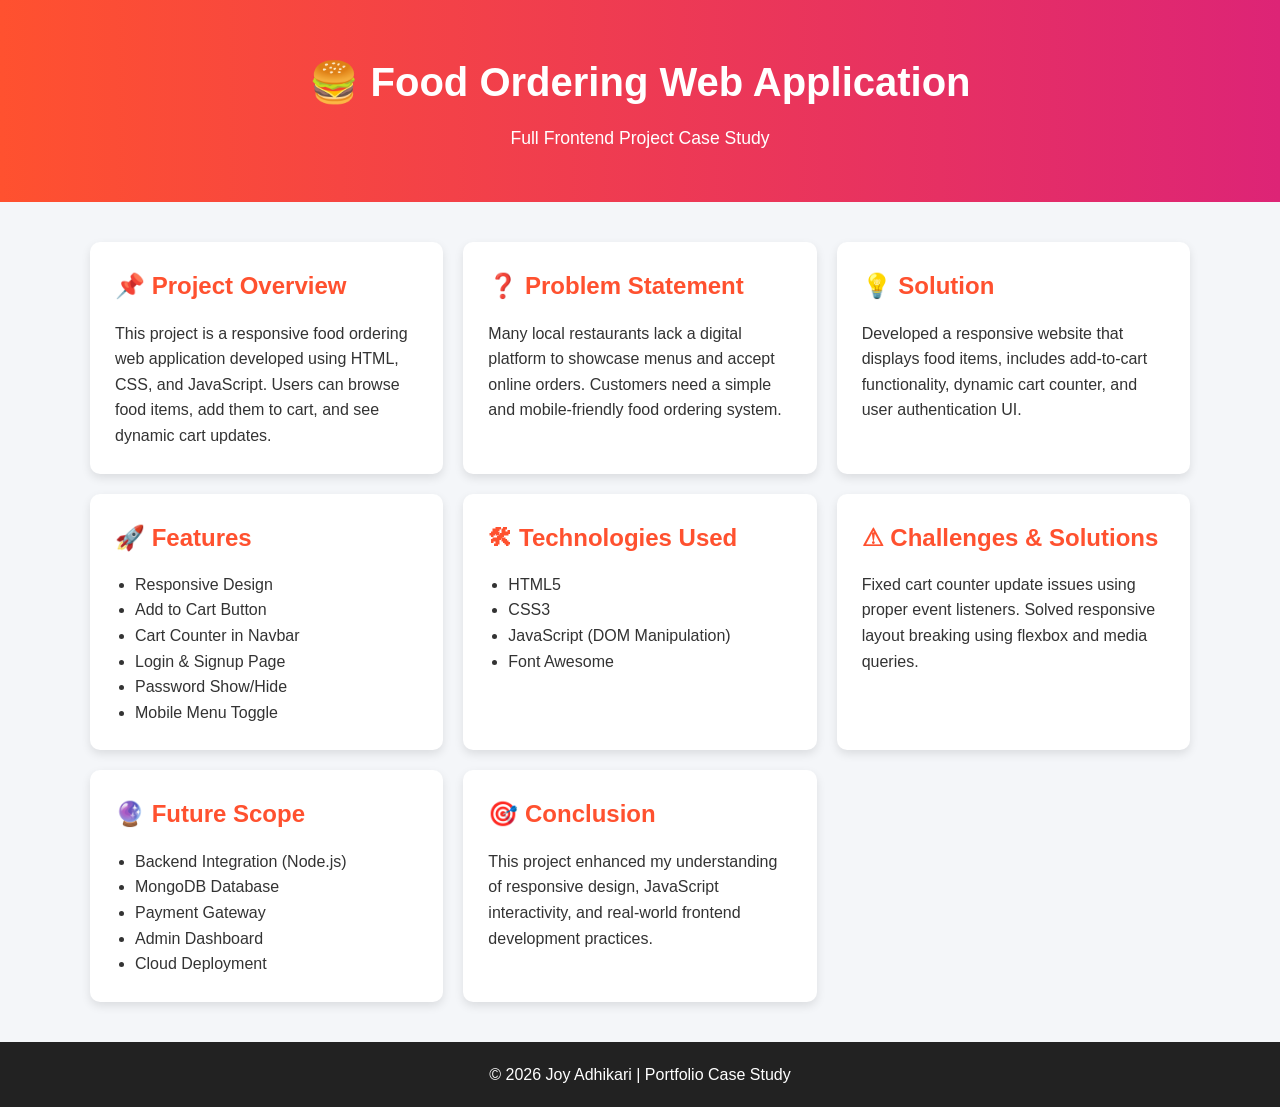
==== Portfolio/csae-study.html @ d42ed77b "update" ====
<!DOCTYPE html>
<html lang="en">
<head>
  <meta charset="UTF-8">
  <meta name="viewport" content="width=device-width, initial-scale=1.0">
  <title>Food Ordering App - Case Study</title>
  <link rel="stylesheet" href="case-study.css">
</head>
<body>

  <header>
    <h1>🍔 Food Ordering Web Application</h1>
    <p>Full Frontend Project Case Study</p>
  </header>

  <section class="container">

    <div class="card">
      <h2>📌 Project Overview</h2>
      <p>
        This project is a responsive food ordering web application developed using HTML, CSS, and JavaScript. 
        Users can browse food items, add them to cart, and see dynamic cart updates.
      </p>
    </div>

    <div class="card">
      <h2>❓ Problem Statement</h2>
      <p>
        Many local restaurants lack a digital platform to showcase menus and accept online orders. 
        Customers need a simple and mobile-friendly food ordering system.
      </p>
    </div>

    <div class="card">
      <h2>💡 Solution</h2>
      <p>
        Developed a responsive website that displays food items, includes add-to-cart functionality, 
        dynamic cart counter, and user authentication UI.
      </p>
    </div>

    <div class="card">
      <h2>🚀 Features</h2>
      <ul>
        <li>Responsive Design</li>
        <li>Add to Cart Button</li>
        <li>Cart Counter in Navbar</li>
        <li>Login & Signup Page</li>
        <li>Password Show/Hide</li>
        <li>Mobile Menu Toggle</li>
      </ul>
    </div>

    <div class="card">
      <h2>🛠 Technologies Used</h2>
      <ul>
        <li>HTML5</li>
        <li>CSS3</li>
        <li>JavaScript (DOM Manipulation)</li>
        <li>Font Awesome</li>
      </ul>
    </div>

    <div class="card">
      <h2>⚠ Challenges & Solutions</h2>
      <p>
        Fixed cart counter update issues using proper event listeners. 
        Solved responsive layout breaking using flexbox and media queries.
      </p>
    </div>

    <div class="card">
      <h2>🔮 Future Scope</h2>
      <ul>
        <li>Backend Integration (Node.js)</li>
        <li>MongoDB Database</li>
        <li>Payment Gateway</li>
        <li>Admin Dashboard</li>
        <li>Cloud Deployment</li>
      </ul>
    </div>

    <div class="card">
      <h2>🎯 Conclusion</h2>
      <p>
        This project enhanced my understanding of responsive design, JavaScript interactivity, 
        and real-world frontend development practices.
      </p>
    </div>

  </section>

  <footer>
    <p>© 2026 Joy Adhikari | Portfolio Case Study</p>
  </footer>

</body>
</html>
---- Portfolio/case-study.css ----
* {
  margin: 0;
  padding: 0;
  box-sizing: border-box;
  font-family: Arial, sans-serif;
}

body {
  background: #f4f6f9;
  color: #333;
  line-height: 1.6;
}

header {
  background: linear-gradient(to right, #ff512f, #dd2476);
  color: white;
  text-align: center;
  padding: 50px 20px;
}

header h1 {
  font-size: 2.5rem;
}

header p {
  margin-top: 10px;
  font-size: 1.1rem;
}

.container {
  width: 90%;
  max-width: 1100px;
  margin: 40px auto;
  display: grid;
  grid-template-columns: repeat(auto-fit, minmax(300px, 1fr));
  gap: 20px;
}

.card {
  background: white;
  padding: 25px;
  border-radius: 10px;
  box-shadow: 0 4px 10px rgba(0,0,0,0.1);
  transition: transform 0.3s ease;
}

.card:hover {
  transform: translateY(-5px);
}

.card h2 {
  margin-bottom: 15px;
  color: #ff512f;
}

.card ul {
  padding-left: 20px;
}

footer {
  text-align: center;
  padding: 20px;
  background: #222;
  color: white;
  margin-top: 40px;
}

/* Responsive */
@media (max-width: 600px) {
  header h1 {
    font-size: 1.8rem;
  }
}
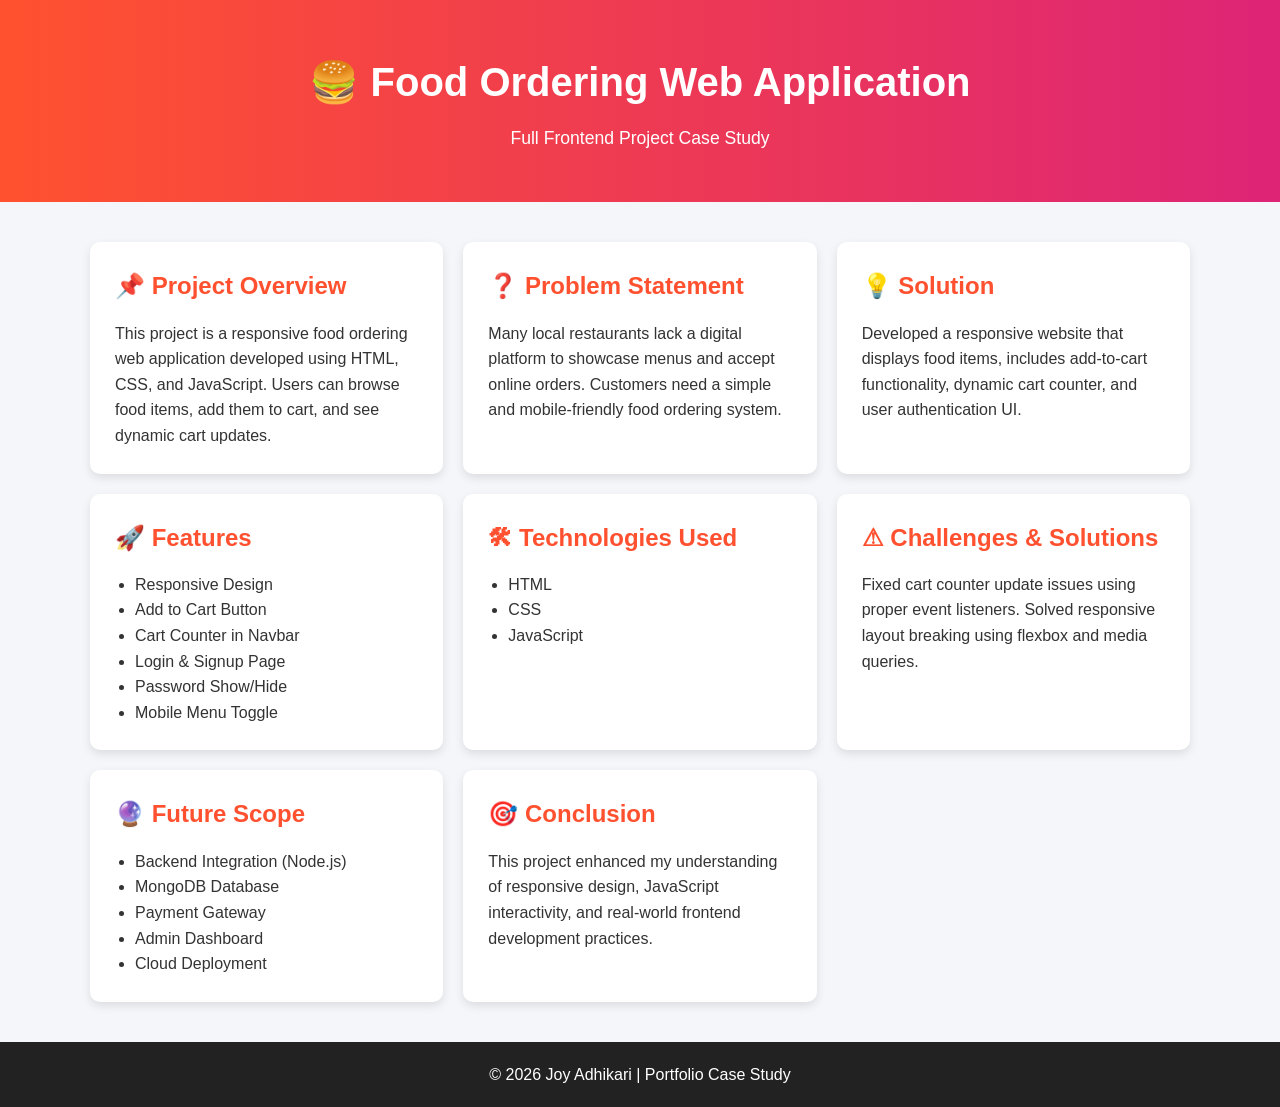
==== commit 75c6db27: "update" ====
--- a/Portfolio/csae-study.html
+++ b/Portfolio/csae-study.html
@@ -54,10 +54,10 @@
     <div class="card">
       <h2>🛠 Technologies Used</h2>
       <ul>
-        <li>HTML5</li>
-        <li>CSS3</li>
-        <li>JavaScript (DOM Manipulation)</li>
-        <li>Font Awesome</li>
+        <li>HTML</li>
+        <li>CSS</li>
+        <li>JavaScript</li>
+        <!-- <li>Font Awesome</li> -->
       </ul>
     </div>
 
